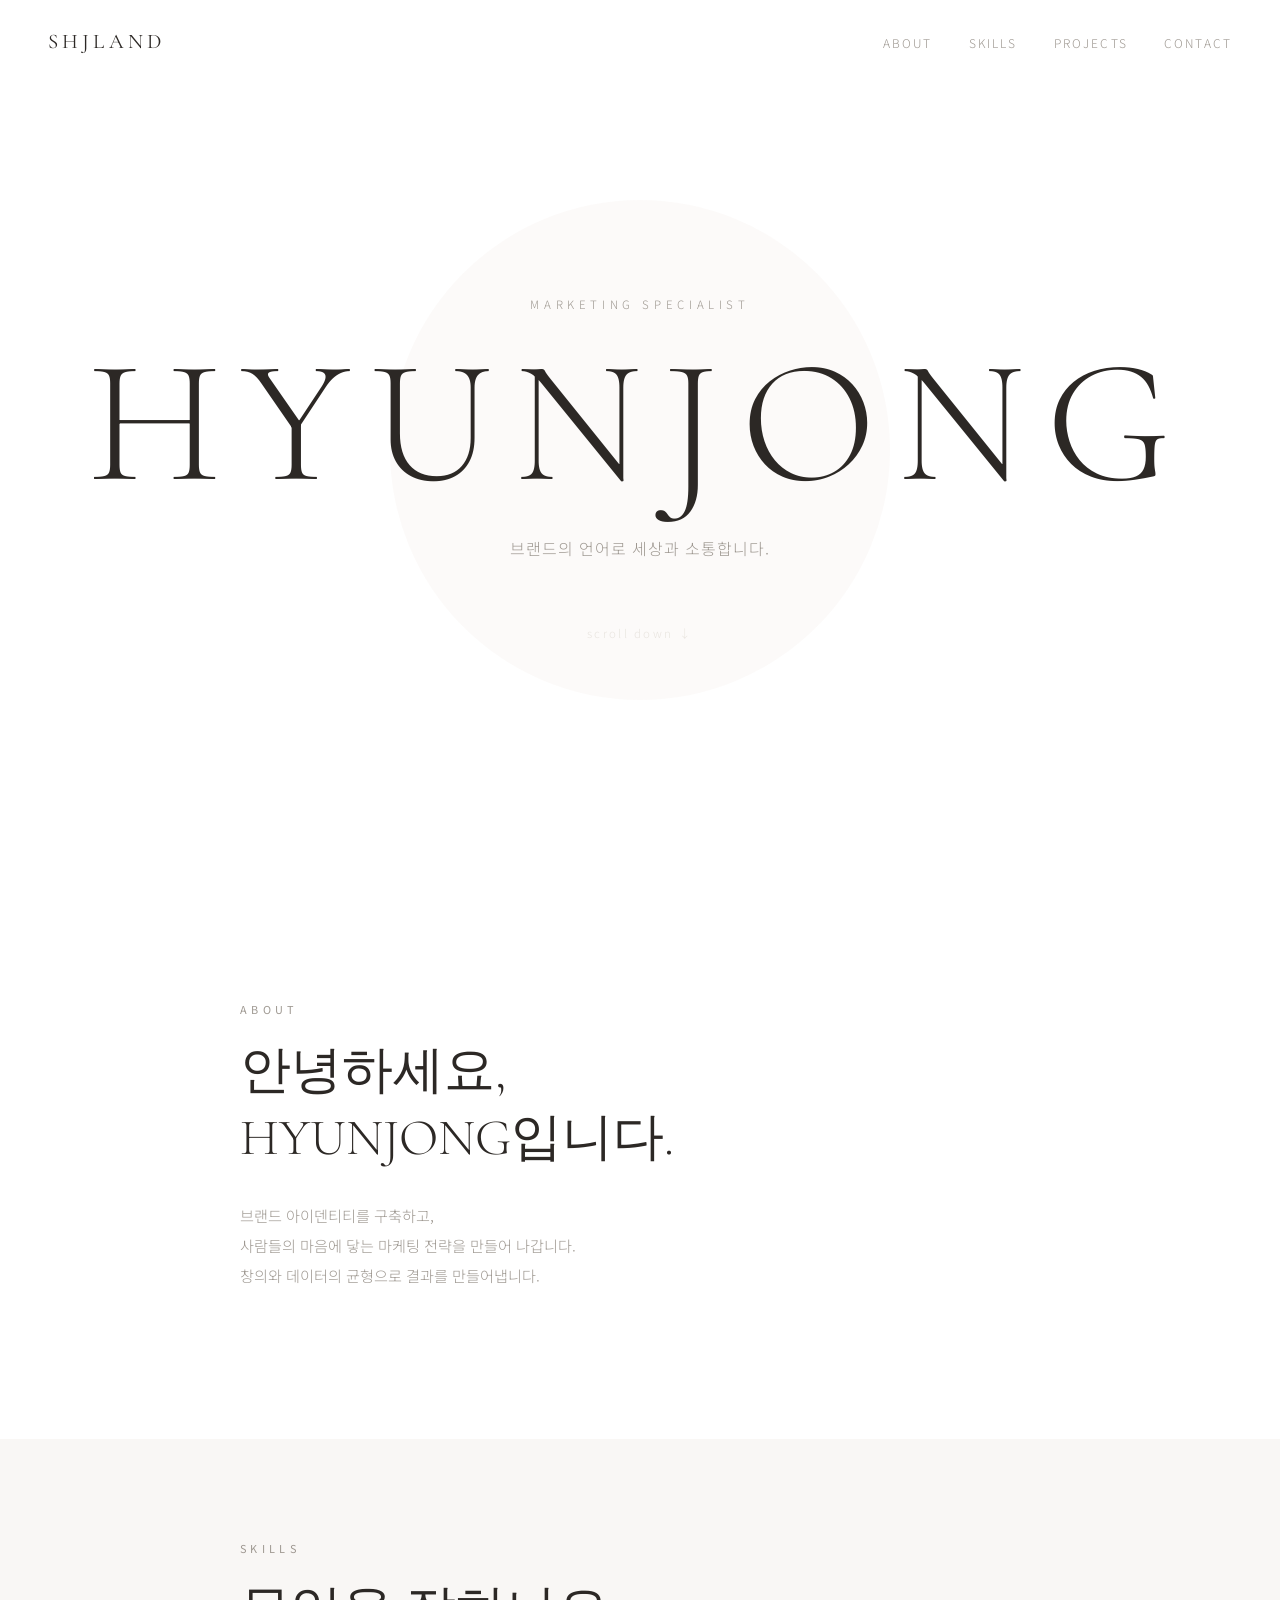
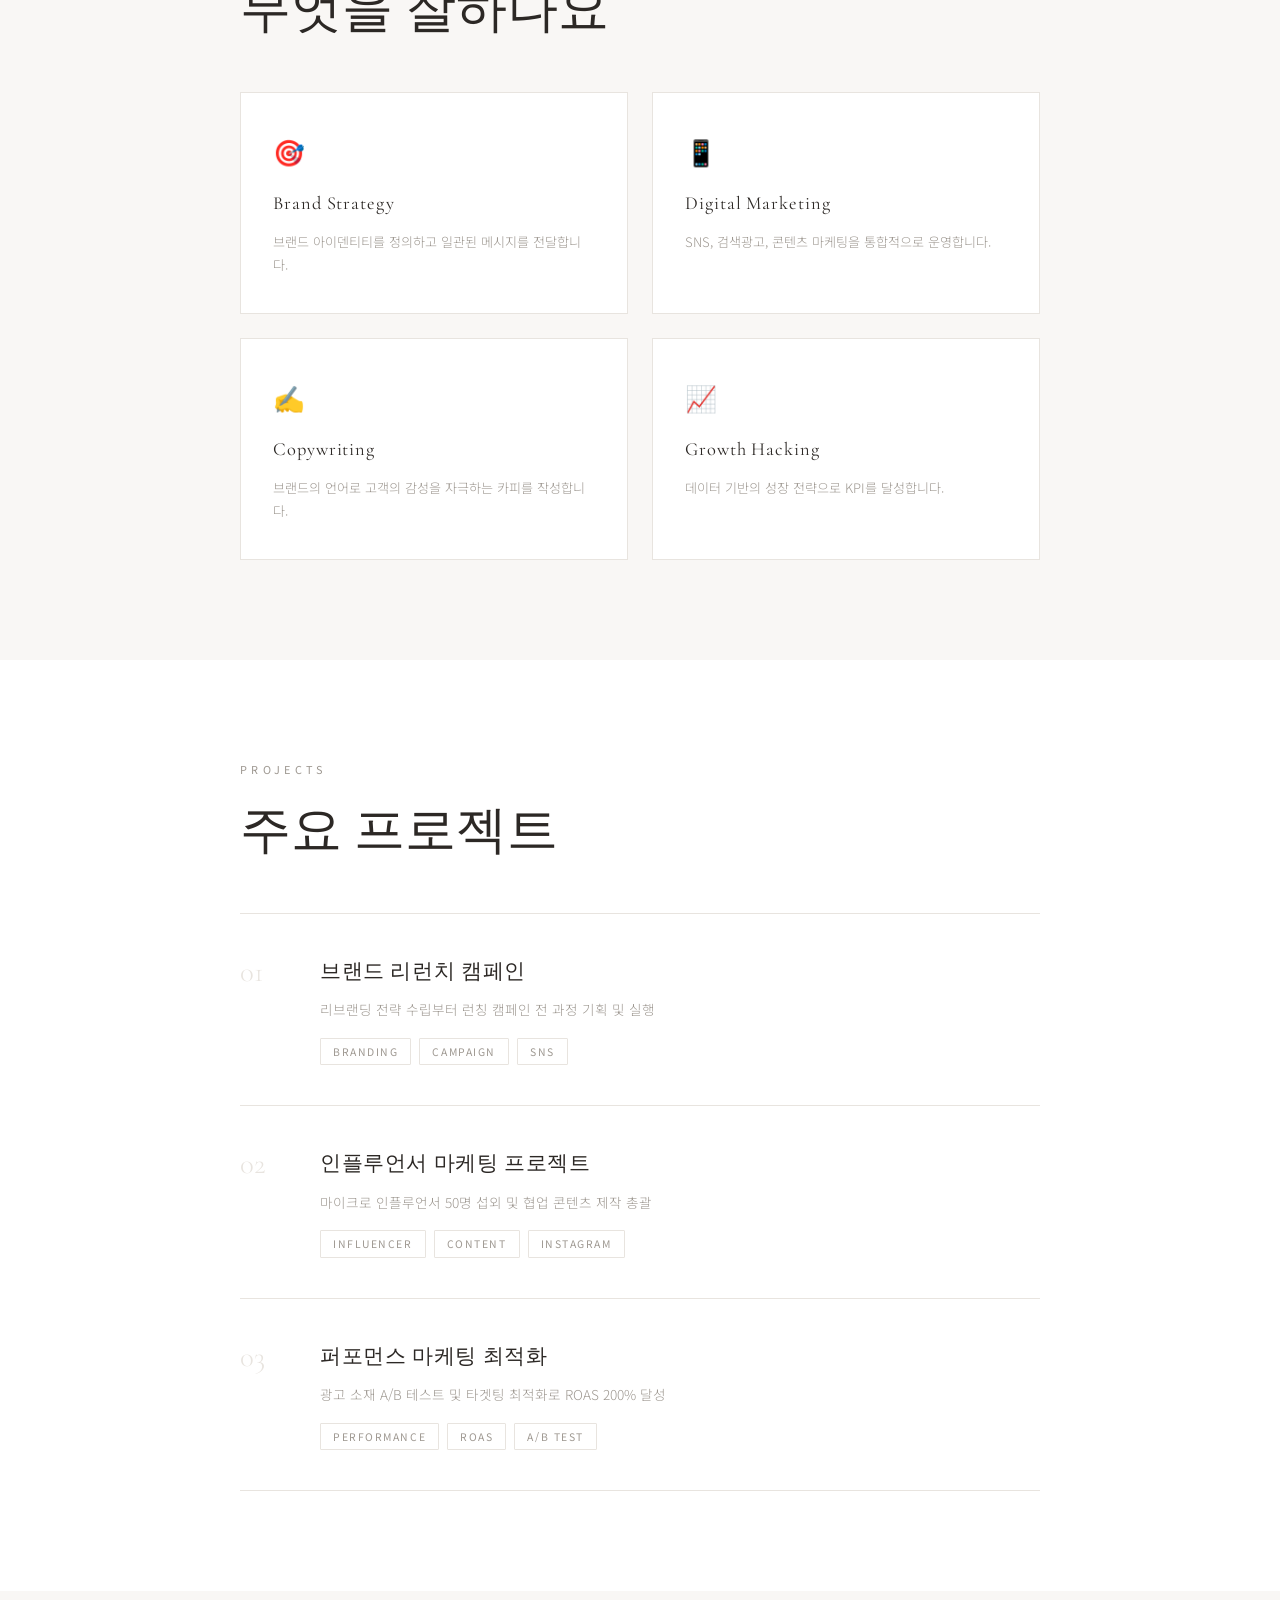
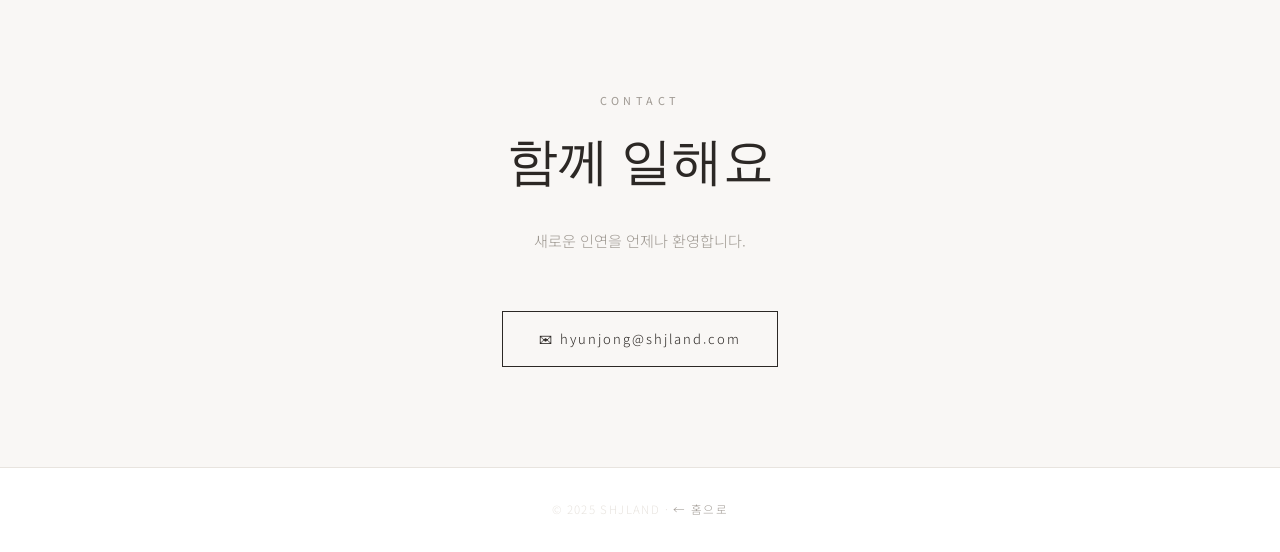
==== hyunjong.html @ 172f8a53 "Add files via upload" ====
<!DOCTYPE html>
<html lang="ko">
<head>
  <meta charset="UTF-8"/>
  <meta name="viewport" content="width=device-width, initial-scale=1.0"/>
  <title>HYUNJONG — Marketing</title>
  <link rel="stylesheet" href="style.css"/>
  <link href="https://fonts.googleapis.com/css2?family=Cormorant+Garamond:wght@300;400;500&family=Noto+Sans+KR:wght@300;400&display=swap" rel="stylesheet"/>
</head>
<body class="portfolio-page">

  <!-- NAV -->
  <nav class="nav">
    <a href="index.html" class="nav-logo">SHJLAND</a>
    <ul class="nav-links">
      <li><a href="#about">About</a></li>
      <li><a href="#skills">Skills</a></li>
      <li><a href="#projects">Projects</a></li>
      <li><a href="#contact">Contact</a></li>
    </ul>
    <button class="nav-toggle" id="navToggle">☰</button>
  </nav>

  <!-- HERO -->
  <section class="hero" id="hero">
    <div class="hero-content">
      <p class="hero-sub fade-up">Marketing Specialist</p>
      <h1 class="hero-name fade-up delay-1">HYUNJONG</h1>
      <p class="hero-tagline fade-up delay-2">브랜드의 언어로 세상과 소통합니다.</p>
      <a href="#about" class="hero-scroll fade-up delay-3">scroll down ↓</a>
    </div>
    <div class="hero-deco"></div>
  </section>

  <!-- ABOUT -->
  <section class="section" id="about">
    <div class="section-inner">
      <p class="section-label">About</p>
      <h2 class="section-title">안녕하세요,<br/>HYUNJONG입니다.</h2>
      <p class="section-text">
        브랜드 아이덴티티를 구축하고,<br/>
        사람들의 마음에 닿는 마케팅 전략을 만들어 나갑니다.<br/>
        창의와 데이터의 균형으로 결과를 만들어냅니다.
      </p>
    </div>
  </section>

  <!-- SKILLS -->
  <section class="section bg-soft" id="skills">
    <div class="section-inner">
      <p class="section-label">Skills</p>
      <h2 class="section-title">무엇을 잘하나요</h2>
      <div class="skills-grid">
        <div class="skill-card">
          <span class="skill-icon">🎯</span>
          <h3>Brand Strategy</h3>
          <p>브랜드 아이덴티티를 정의하고 일관된 메시지를 전달합니다.</p>
        </div>
        <div class="skill-card">
          <span class="skill-icon">📱</span>
          <h3>Digital Marketing</h3>
          <p>SNS, 검색광고, 콘텐츠 마케팅을 통합적으로 운영합니다.</p>
        </div>
        <div class="skill-card">
          <span class="skill-icon">✍️</span>
          <h3>Copywriting</h3>
          <p>브랜드의 언어로 고객의 감성을 자극하는 카피를 작성합니다.</p>
        </div>
        <div class="skill-card">
          <span class="skill-icon">📈</span>
          <h3>Growth Hacking</h3>
          <p>데이터 기반의 성장 전략으로 KPI를 달성합니다.</p>
        </div>
      </div>
    </div>
  </section>

  <!-- PROJECTS -->
  <section class="section" id="projects">
    <div class="section-inner">
      <p class="section-label">Projects</p>
      <h2 class="section-title">주요 프로젝트</h2>
      <div class="project-list">
        <div class="project-item">
          <span class="project-num">01</span>
          <div class="project-info">
            <h3>브랜드 리런치 캠페인</h3>
            <p>리브랜딩 전략 수립부터 런칭 캠페인 전 과정 기획 및 실행</p>
            <div class="project-tags">
              <span>Branding</span><span>Campaign</span><span>SNS</span>
            </div>
          </div>
        </div>
        <div class="project-item">
          <span class="project-num">02</span>
          <div class="project-info">
            <h3>인플루언서 마케팅 프로젝트</h3>
            <p>마이크로 인플루언서 50명 섭외 및 협업 콘텐츠 제작 총괄</p>
            <div class="project-tags">
              <span>Influencer</span><span>Content</span><span>Instagram</span>
            </div>
          </div>
        </div>
        <div class="project-item">
          <span class="project-num">03</span>
          <div class="project-info">
            <h3>퍼포먼스 마케팅 최적화</h3>
            <p>광고 소재 A/B 테스트 및 타겟팅 최적화로 ROAS 200% 달성</p>
            <div class="project-tags">
              <span>Performance</span><span>ROAS</span><span>A/B Test</span>
            </div>
          </div>
        </div>
      </div>
    </div>
  </section>

  <!-- CONTACT -->
  <section class="section bg-soft" id="contact">
    <div class="section-inner center">
      <p class="section-label">Contact</p>
      <h2 class="section-title">함께 일해요</h2>
      <p class="section-text">새로운 인연을 언제나 환영합니다.</p>
      <a href="mailto:hyunjong@shjland.com" class="btn-contact">✉ hyunjong@shjland.com</a>
    </div>
  </section>

  <footer class="footer">
    <p>© 2025 SHJLAND · <a href="index.html">← 홈으로</a></p>
  </footer>

  <script src="script.js"></script>
</body>
</html>
---- style.css ----
/* ============================
   RESET & BASE
============================ */
*, *::before, *::after { box-sizing: border-box; margin: 0; padding: 0; }

:root {
  --white: #ffffff;
  --soft: #f9f7f5;
  --cream: #f3efe9;
  --gray-light: #e8e4df;
  --gray: #9e9891;
  --dark: #2c2825;
  --accent-s: #c9a99a;   /* SEHEE — 로즈 베이지 */
  --accent-h: #9aacb8;   /* HYUNJONG — 스틸 블루 */
  --font-serif: 'Cormorant Garamond', serif;
  --font-sans: 'Noto Sans KR', sans-serif;
  --transition: 0.4s cubic-bezier(0.25, 0.46, 0.45, 0.94);
}

html { scroll-behavior: smooth; }

body {
  font-family: var(--font-sans);
  background: var(--white);
  color: var(--dark);
  line-height: 1.7;
  overflow-x: hidden;
}

a { text-decoration: none; color: inherit; }

/* ============================
   LANDING PAGE
============================ */
.landing-page {
  min-height: 100vh;
  display: flex;
  align-items: center;
  justify-content: center;
  background: var(--white);
}

.landing-wrapper {
  width: 100%;
  min-height: 100vh;
  display: flex;
  flex-direction: column;
  align-items: center;
  justify-content: center;
  padding: 60px 24px;
  gap: 60px;
}

.landing-header { text-align: center; }

.landing-sub {
  font-family: var(--font-sans);
  font-size: 0.75rem;
  font-weight: 300;
  letter-spacing: 0.3em;
  color: var(--gray);
  text-transform: uppercase;
  margin-bottom: 12px;
}

.landing-title {
  font-family: var(--font-serif);
  font-size: clamp(3.5rem, 10vw, 7rem);
  font-weight: 300;
  letter-spacing: 0.15em;
  color: var(--dark);
  line-height: 1;
}

.landing-title span { color: var(--accent-s); }

.landing-desc {
  margin-top: 16px;
  font-size: 0.85rem;
  font-weight: 300;
  color: var(--gray);
  letter-spacing: 0.1em;
}

/* CARDS */
.card-container {
  display: flex;
  gap: 32px;
  width: 100%;
  max-width: 860px;
  justify-content: center;
  flex-wrap: wrap;
}

.card {
  position: relative;
  width: 380px;
  height: 480px;
  border-radius: 2px;
  overflow: hidden;
  display: flex;
  align-items: flex-end;
  cursor: pointer;
  transition: transform var(--transition), box-shadow var(--transition);
  background: var(--cream);
}

.card:hover {
  transform: translateY(-8px);
  box-shadow: 0 24px 60px rgba(44,40,37,0.12);
}

.card-bg {
  position: absolute;
  inset: 0;
  background-size: cover;
  background-position: center;
  opacity: 0;
  transition: opacity var(--transition);
}

.card:hover .card-bg { opacity: 0.08; }

#card-sehee { border-top: 3px solid var(--accent-s); }
#card-sehee .card-bg { background-color: var(--accent-s); }

#card-hyunjong { border-top: 3px solid var(--accent-h); }
#card-hyunjong .card-bg { background-color: var(--accent-h); }

.card-inner {
  position: relative;
  z-index: 1;
  padding: 48px 40px;
  width: 100%;
}

.card-tag {
  font-size: 0.65rem;
  font-weight: 400;
  letter-spacing: 0.35em;
  text-transform: uppercase;
  color: var(--gray);
  margin-bottom: 16px;
}

#card-sehee .card-tag { color: var(--accent-s); }
#card-hyunjong .card-tag { color: var(--accent-h); }

.card-name {
  font-family: var(--font-serif);
  font-size: 3rem;
  font-weight: 400;
  letter-spacing: 0.1em;
  color: var(--dark);
  line-height: 1;
  margin-bottom: 8px;
}

.card-role {
  font-size: 0.75rem;
  font-weight: 300;
  color: var(--gray);
  letter-spacing: 0.08em;
  margin-bottom: 24px;
}

.card-desc {
  font-size: 0.9rem;
  font-weight: 300;
  color: var(--dark);
  line-height: 1.8;
  margin-bottom: 32px;
}

.card-enter {
  font-size: 0.75rem;
  font-weight: 400;
  letter-spacing: 0.15em;
  color: var(--gray);
  transition: color var(--transition), letter-spacing var(--transition);
}

.card:hover .card-enter {
  letter-spacing: 0.25em;
  color: var(--dark);
}

.landing-footer {
  font-size: 0.72rem;
  color: var(--gray-light);
  letter-spacing: 0.12em;
}

/* ============================
   NAV
============================ */
.nav {
  position: fixed;
  top: 0; left: 0; right: 0;
  z-index: 100;
  display: flex;
  align-items: center;
  justify-content: space-between;
  padding: 24px 48px;
  background: rgba(255,255,255,0.92);
  backdrop-filter: blur(12px);
  border-bottom: 1px solid transparent;
  transition: border-color 0.3s, padding 0.3s;
}

.nav.scrolled {
  border-color: var(--gray-light);
  padding: 16px 48px;
}

.nav-logo {
  font-family: var(--font-serif);
  font-size: 1.3rem;
  font-weight: 400;
  letter-spacing: 0.2em;
  color: var(--dark);
}

.nav-links {
  display: flex;
  gap: 36px;
  list-style: none;
}

.nav-links a {
  font-size: 0.75rem;
  font-weight: 300;
  letter-spacing: 0.18em;
  text-transform: uppercase;
  color: var(--gray);
  transition: color var(--transition);
}

.nav-links a:hover { color: var(--dark); }

.nav-toggle {
  display: none;
  background: none;
  border: none;
  font-size: 1.3rem;
  cursor: pointer;
  color: var(--dark);
}

/* ============================
   HERO
============================ */
.hero {
  min-height: 100vh;
  display: flex;
  align-items: center;
  justify-content: center;
  padding: 120px 48px 80px;
  position: relative;
  overflow: hidden;
}

.hero-content { text-align: center; position: relative; z-index: 1; }

.hero-sub {
  font-size: 0.72rem;
  font-weight: 300;
  letter-spacing: 0.4em;
  text-transform: uppercase;
  color: var(--gray);
  margin-bottom: 20px;
}

.hero-name {
  font-family: var(--font-serif);
  font-size: clamp(5rem, 14vw, 11rem);
  font-weight: 300;
  letter-spacing: 0.12em;
  color: var(--dark);
  line-height: 1;
  margin-bottom: 24px;
}

.hero-tagline {
  font-size: 1rem;
  font-weight: 300;
  color: var(--gray);
  letter-spacing: 0.06em;
  margin-bottom: 56px;
}

.hero-scroll {
  font-size: 0.72rem;
  font-weight: 300;
  letter-spacing: 0.2em;
  color: var(--gray-light);
  transition: color var(--transition);
}

.hero-scroll:hover { color: var(--gray); }

.hero-deco {
  position: absolute;
  width: 500px;
  height: 500px;
  border-radius: 50%;
  opacity: 0.06;
  top: 50%;
  left: 50%;
  transform: translate(-50%, -50%);
  pointer-events: none;
}

.portfolio-page:has(#hero) .hero-deco { background: var(--accent-s); }

/* ============================
   SECTIONS
============================ */
.section {
  padding: 100px 48px;
}

.bg-soft { background: var(--soft); }

.section-inner {
  max-width: 800px;
  margin: 0 auto;
}

.section-inner.center { text-align: center; }

.section-label {
  font-size: 0.68rem;
  font-weight: 400;
  letter-spacing: 0.4em;
  text-transform: uppercase;
  color: var(--gray);
  margin-bottom: 20px;
}

.section-title {
  font-family: var(--font-serif);
  font-size: clamp(2rem, 5vw, 3.2rem);
  font-weight: 300;
  color: var(--dark);
  line-height: 1.3;
  margin-bottom: 28px;
}

.section-text {
  font-size: 0.95rem;
  font-weight: 300;
  color: var(--gray);
  line-height: 2;
  margin-bottom: 48px;
}

/* ============================
   SKILLS
============================ */
.skills-grid {
  display: grid;
  grid-template-columns: repeat(2, 1fr);
  gap: 24px;
  margin-top: 48px;
}

.skill-card {
  background: var(--white);
  padding: 36px 32px;
  border: 1px solid var(--gray-light);
  transition: border-color var(--transition), transform var(--transition);
}

.skill-card:hover {
  border-color: var(--gray);
  transform: translateY(-4px);
}

.skill-icon {
  display: block;
  font-size: 1.6rem;
  margin-bottom: 16px;
}

.skill-card h3 {
  font-family: var(--font-serif);
  font-size: 1.15rem;
  font-weight: 400;
  margin-bottom: 10px;
  color: var(--dark);
  letter-spacing: 0.05em;
}

.skill-card p {
  font-size: 0.82rem;
  font-weight: 300;
  color: var(--gray);
  line-height: 1.8;
}

/* ============================
   PROJECTS
============================ */
.project-list {
  margin-top: 48px;
  display: flex;
  flex-direction: column;
  gap: 0;
}

.project-item {
  display: flex;
  align-items: flex-start;
  gap: 32px;
  padding: 40px 0;
  border-bottom: 1px solid var(--gray-light);
  transition: background var(--transition);
}

.project-item:first-child { border-top: 1px solid var(--gray-light); }

.project-num {
  font-family: var(--font-serif);
  font-size: 1.8rem;
  font-weight: 300;
  color: var(--gray-light);
  min-width: 48px;
  line-height: 1;
  padding-top: 4px;
}

.project-info h3 {
  font-family: var(--font-serif);
  font-size: 1.3rem;
  font-weight: 400;
  color: var(--dark);
  margin-bottom: 8px;
  letter-spacing: 0.03em;
}

.project-info p {
  font-size: 0.85rem;
  font-weight: 300;
  color: var(--gray);
  line-height: 1.8;
  margin-bottom: 16px;
}

.project-tags {
  display: flex;
  gap: 8px;
  flex-wrap: wrap;
}

.project-tags span {
  font-size: 0.65rem;
  font-weight: 400;
  letter-spacing: 0.15em;
  text-transform: uppercase;
  color: var(--gray);
  border: 1px solid var(--gray-light);
  padding: 4px 12px;
  border-radius: 1px;
}

/* ============================
   CONTACT
============================ */
.btn-contact {
  display: inline-block;
  margin-top: 8px;
  font-size: 0.82rem;
  font-weight: 300;
  letter-spacing: 0.15em;
  color: var(--dark);
  border: 1px solid var(--dark);
  padding: 16px 36px;
  transition: background var(--transition), color var(--transition);
}

.btn-contact:hover {
  background: var(--dark);
  color: var(--white);
}

/* ============================
   FOOTER
============================ */
.footer {
  padding: 32px 48px;
  text-align: center;
  font-size: 0.72rem;
  font-weight: 300;
  color: var(--gray-light);
  letter-spacing: 0.12em;
  border-top: 1px solid var(--gray-light);
}

.footer a {
  color: var(--gray);
  transition: color var(--transition);
}
.footer a:hover { color: var(--dark); }

/* ============================
   ANIMATIONS
============================ */
.fade-up {
  opacity: 0;
  transform: translateY(30px);
  animation: fadeUp 0.9s var(--transition) forwards;
}

.delay-1 { animation-delay: 0.15s; }
.delay-2 { animation-delay: 0.3s; }
.delay-3 { animation-delay: 0.45s; }

@keyframes fadeUp {
  to { opacity: 1; transform: translateY(0); }
}

.reveal {
  opacity: 0;
  transform: translateY(40px);
  transition: opacity 0.8s var(--transition), transform 0.8s var(--transition);
}

.reveal.visible {
  opacity: 1;
  transform: translateY(0);
}

/* ============================
   RESPONSIVE
============================ */
@media (max-width: 768px) {
  .nav { padding: 20px 24px; }
  .nav.scrolled { padding: 14px 24px; }
  .nav-links { display: none; }
  .nav-toggle { display: block; }

  .nav-links.open {
    display: flex;
    flex-direction: column;
    position: fixed;
    inset: 0;
    background: var(--white);
    align-items: center;
    justify-content: center;
    gap: 40px;
    z-index: 99;
  }

  .nav-links.open a { font-size: 1.2rem; }

  .card-container { flex-direction: column; align-items: center; }
  .card { width: 100%; max-width: 380px; height: 400px; }
  .card-inner { padding: 40px 32px; }

  .hero { padding: 100px 24px 60px; }
  .section { padding: 72px 24px; }
  .skills-grid { grid-template-columns: 1fr; }

  .project-item { flex-direction: column; gap: 12px; }
  .project-num { font-size: 1.2rem; }
}
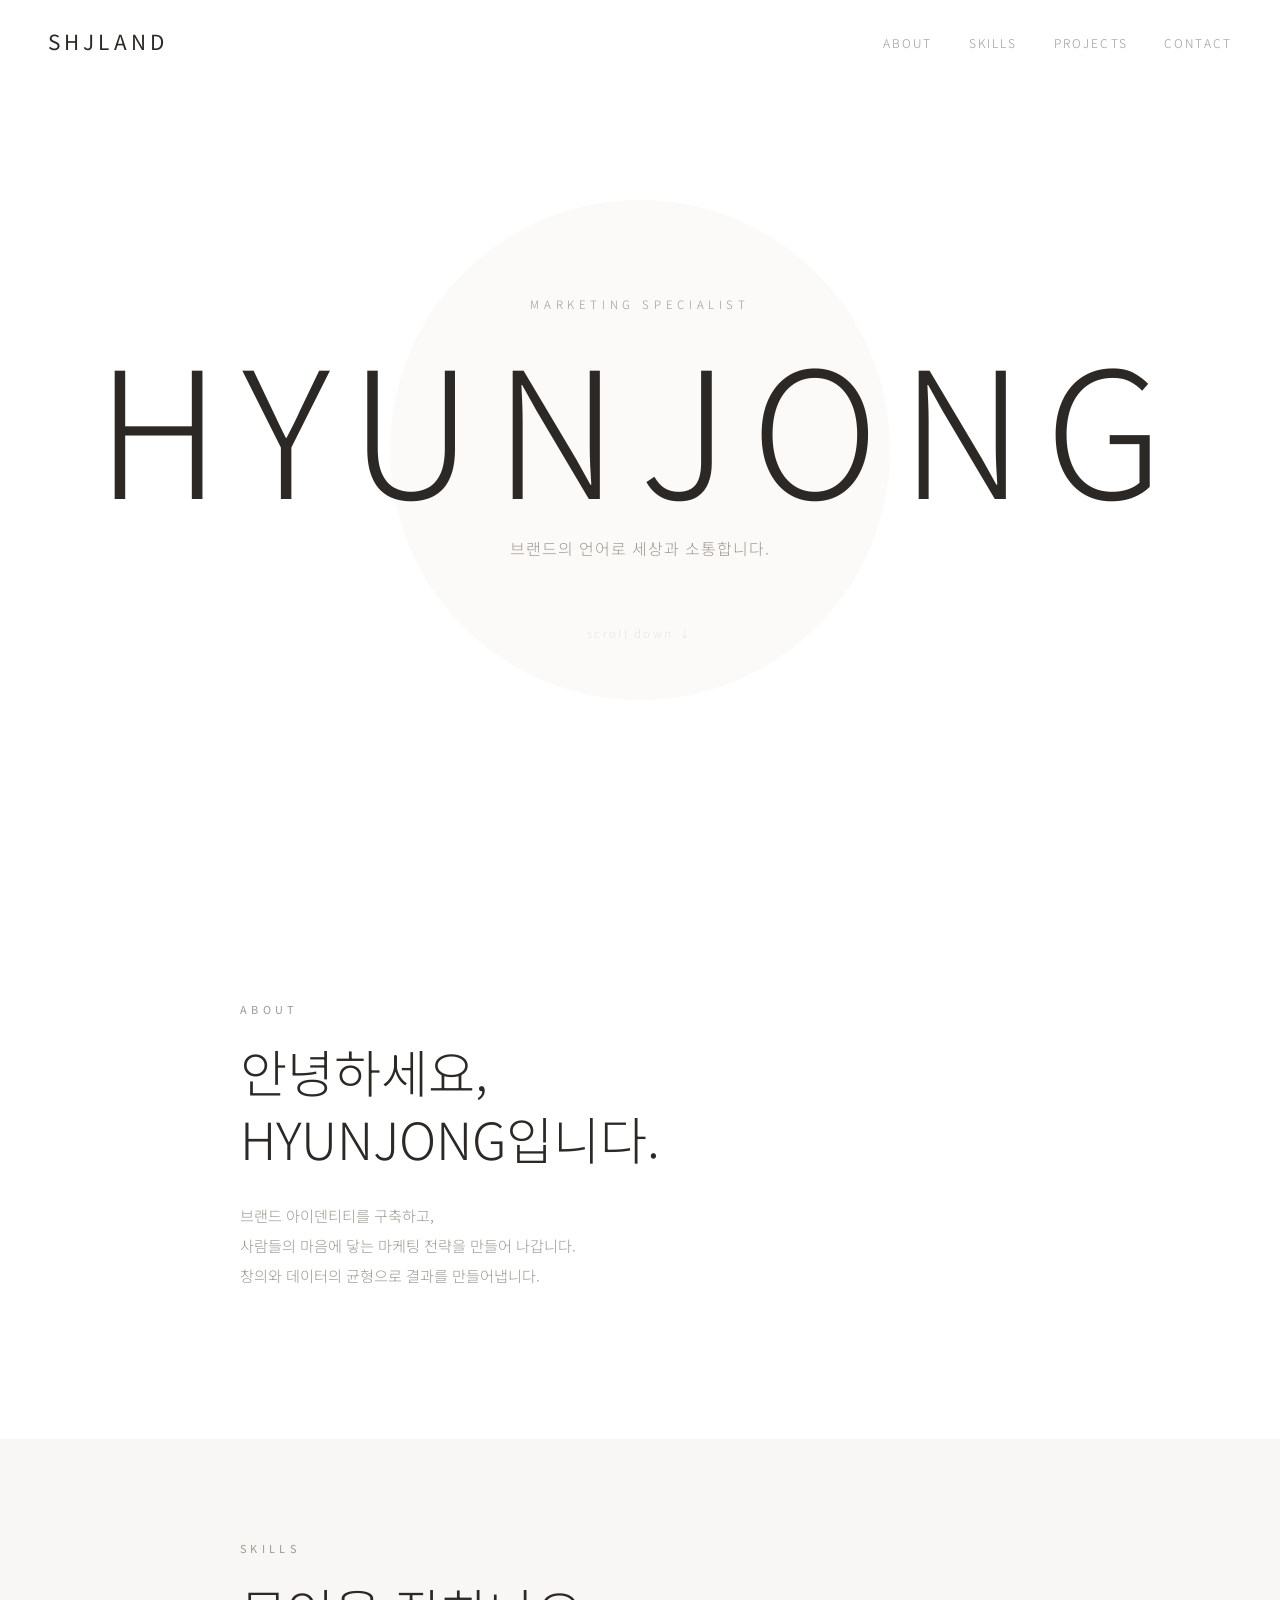
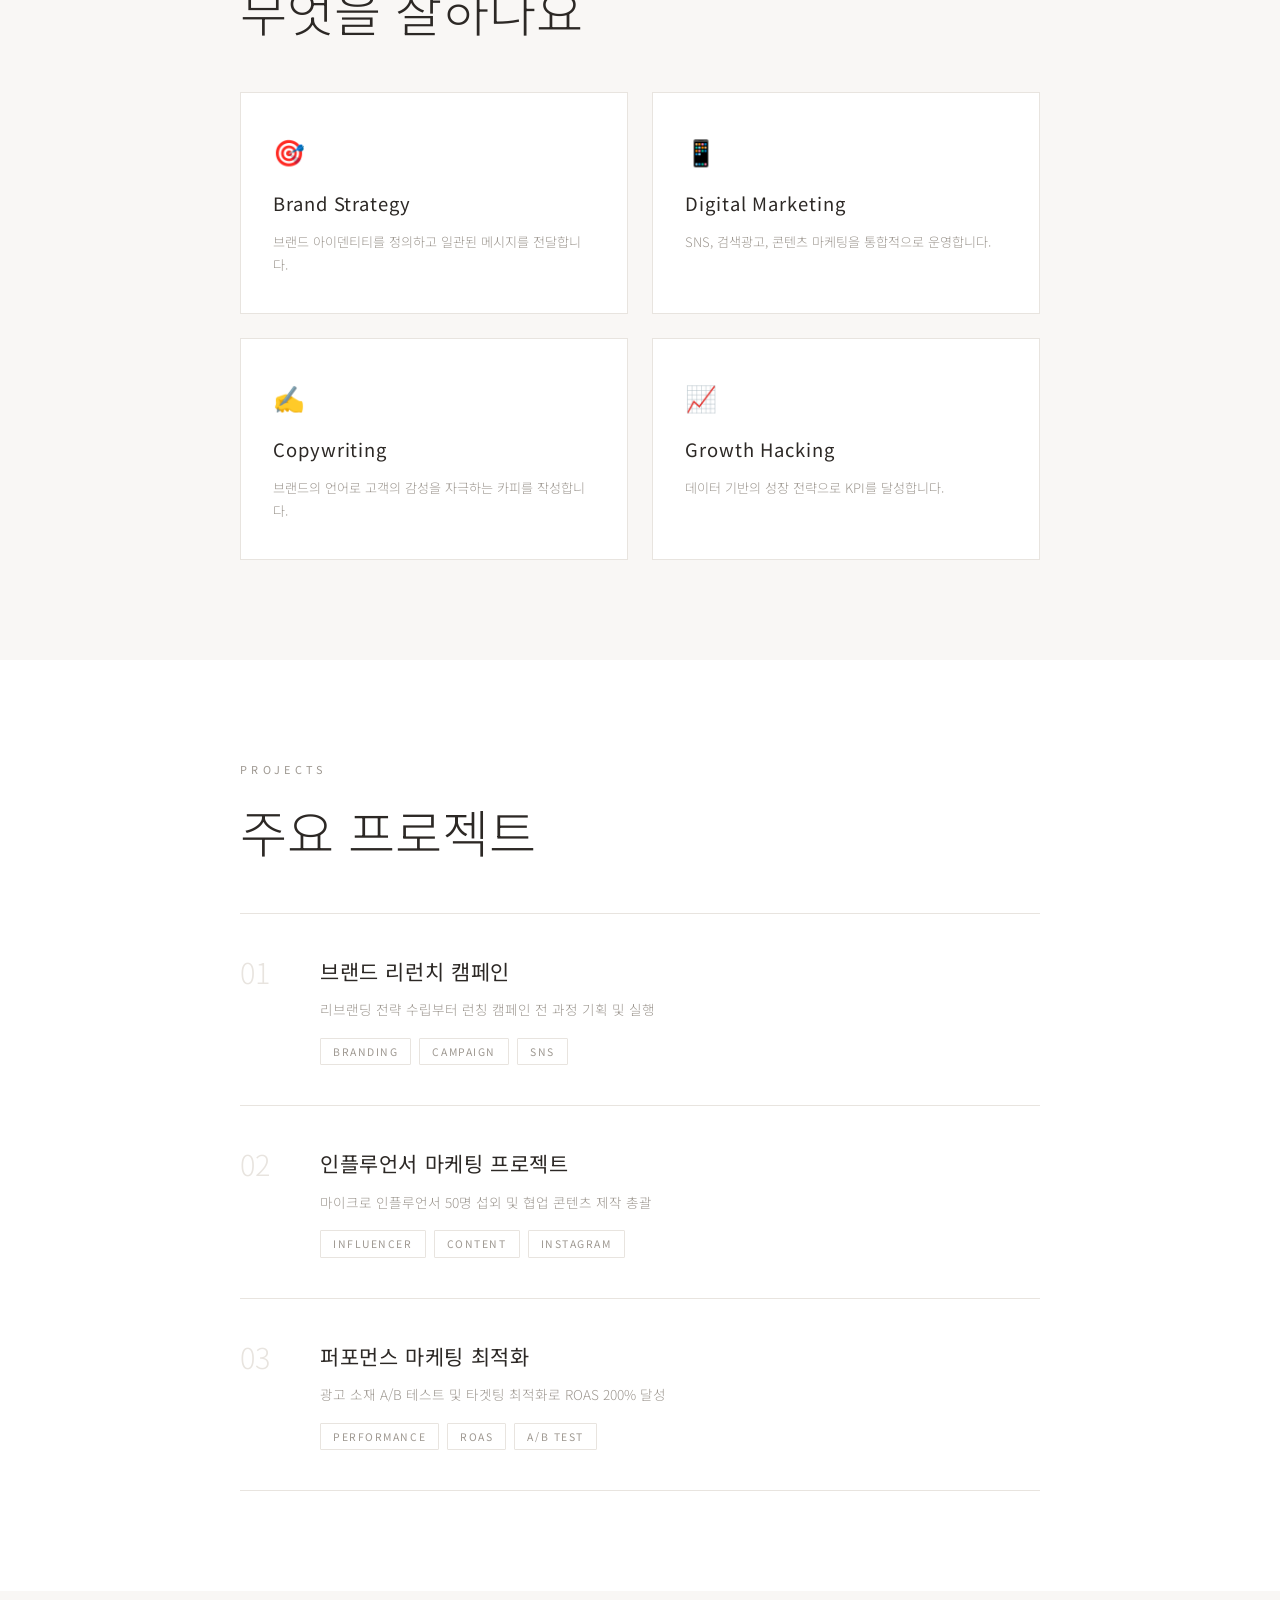
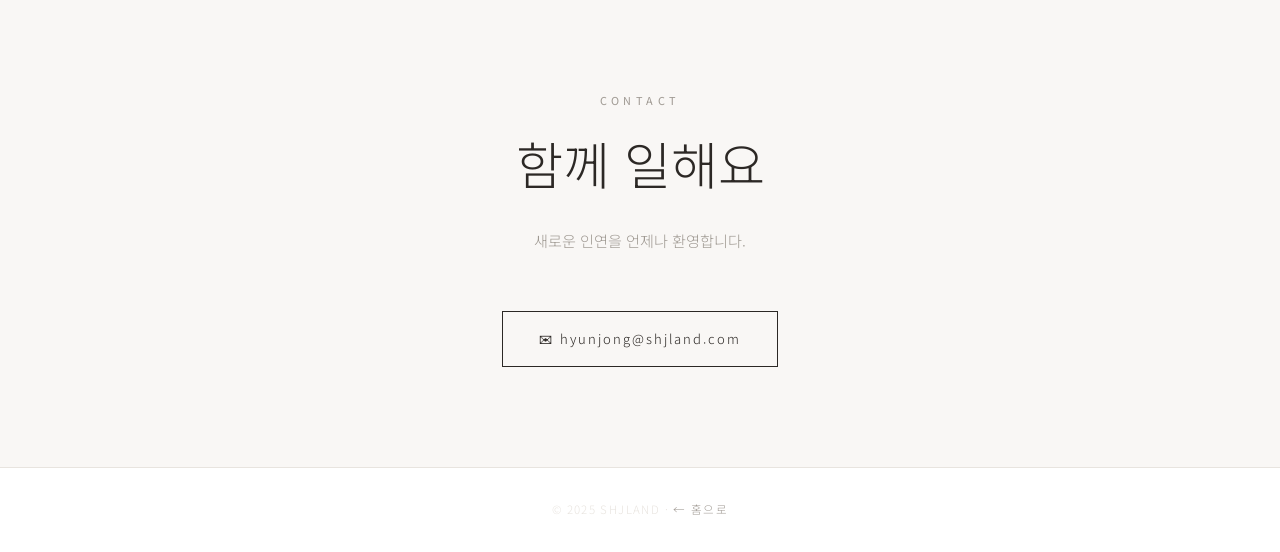
==== commit 9ca5fd97: "Update hyunjong.html" ====
--- a/hyunjong.html
+++ b/hyunjong.html
@@ -5,7 +5,7 @@
   <meta name="viewport" content="width=device-width, initial-scale=1.0"/>
   <title>HYUNJONG — Marketing</title>
   <link rel="stylesheet" href="style.css"/>
-  <link href="https://fonts.googleapis.com/css2?family=Cormorant+Garamond:wght@300;400;500&family=Noto+Sans+KR:wght@300;400&display=swap" rel="stylesheet"/>
+  <link href="https://fonts.googleapis.com/css2?family=Noto+Sans+KR:wght@300;400;500&display=swap" rel="stylesheet"/>
 </head>
 <body class="portfolio-page">
 
--- a/style.css
+++ b/style.css
@@ -12,7 +12,7 @@
   --dark: #2c2825;
   --accent-s: #c9a99a;   /* SEHEE — 로즈 베이지 */
   --accent-h: #9aacb8;   /* HYUNJONG — 스틸 블루 */
-  --font-serif: 'Cormorant Garamond', serif;
+  --font-serif: 'Noto Sans KR', sans-serif;
   --font-sans: 'Noto Sans KR', sans-serif;
   --transition: 0.4s cubic-bezier(0.25, 0.46, 0.45, 0.94);
 }
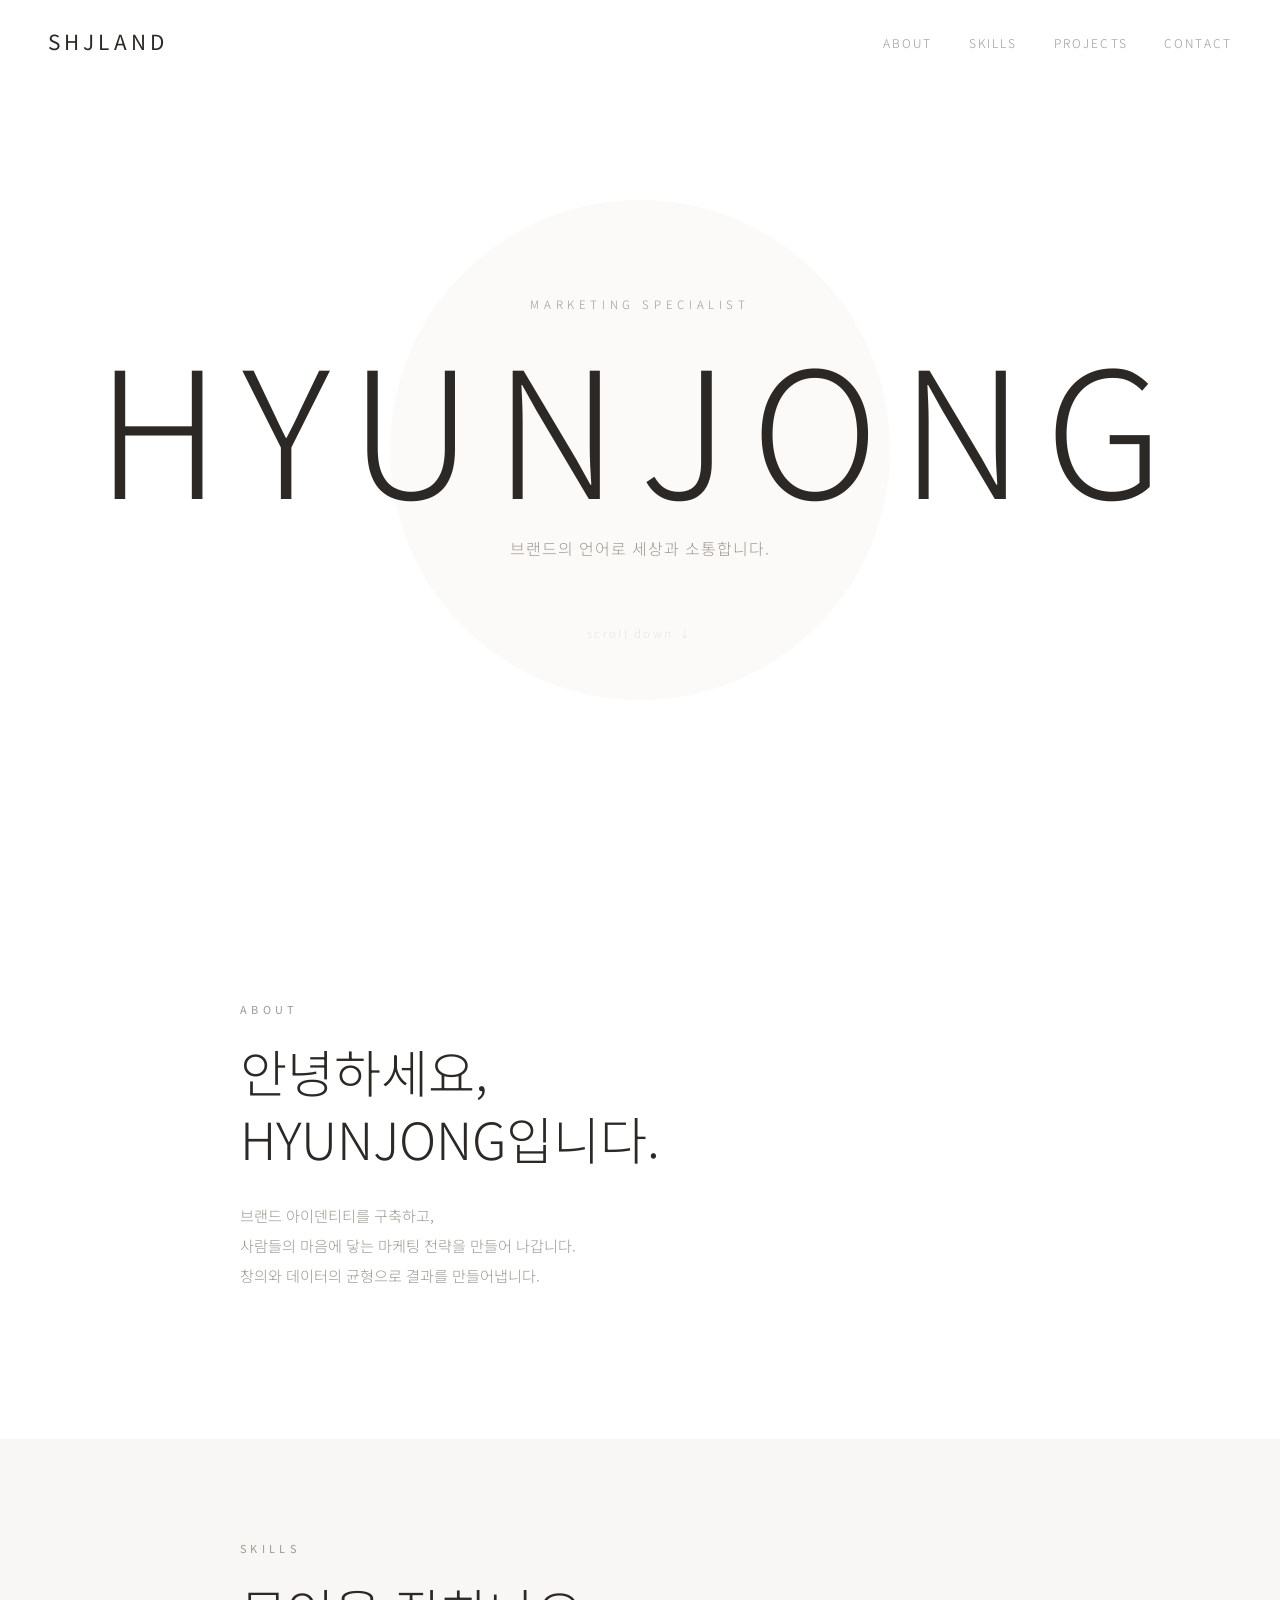
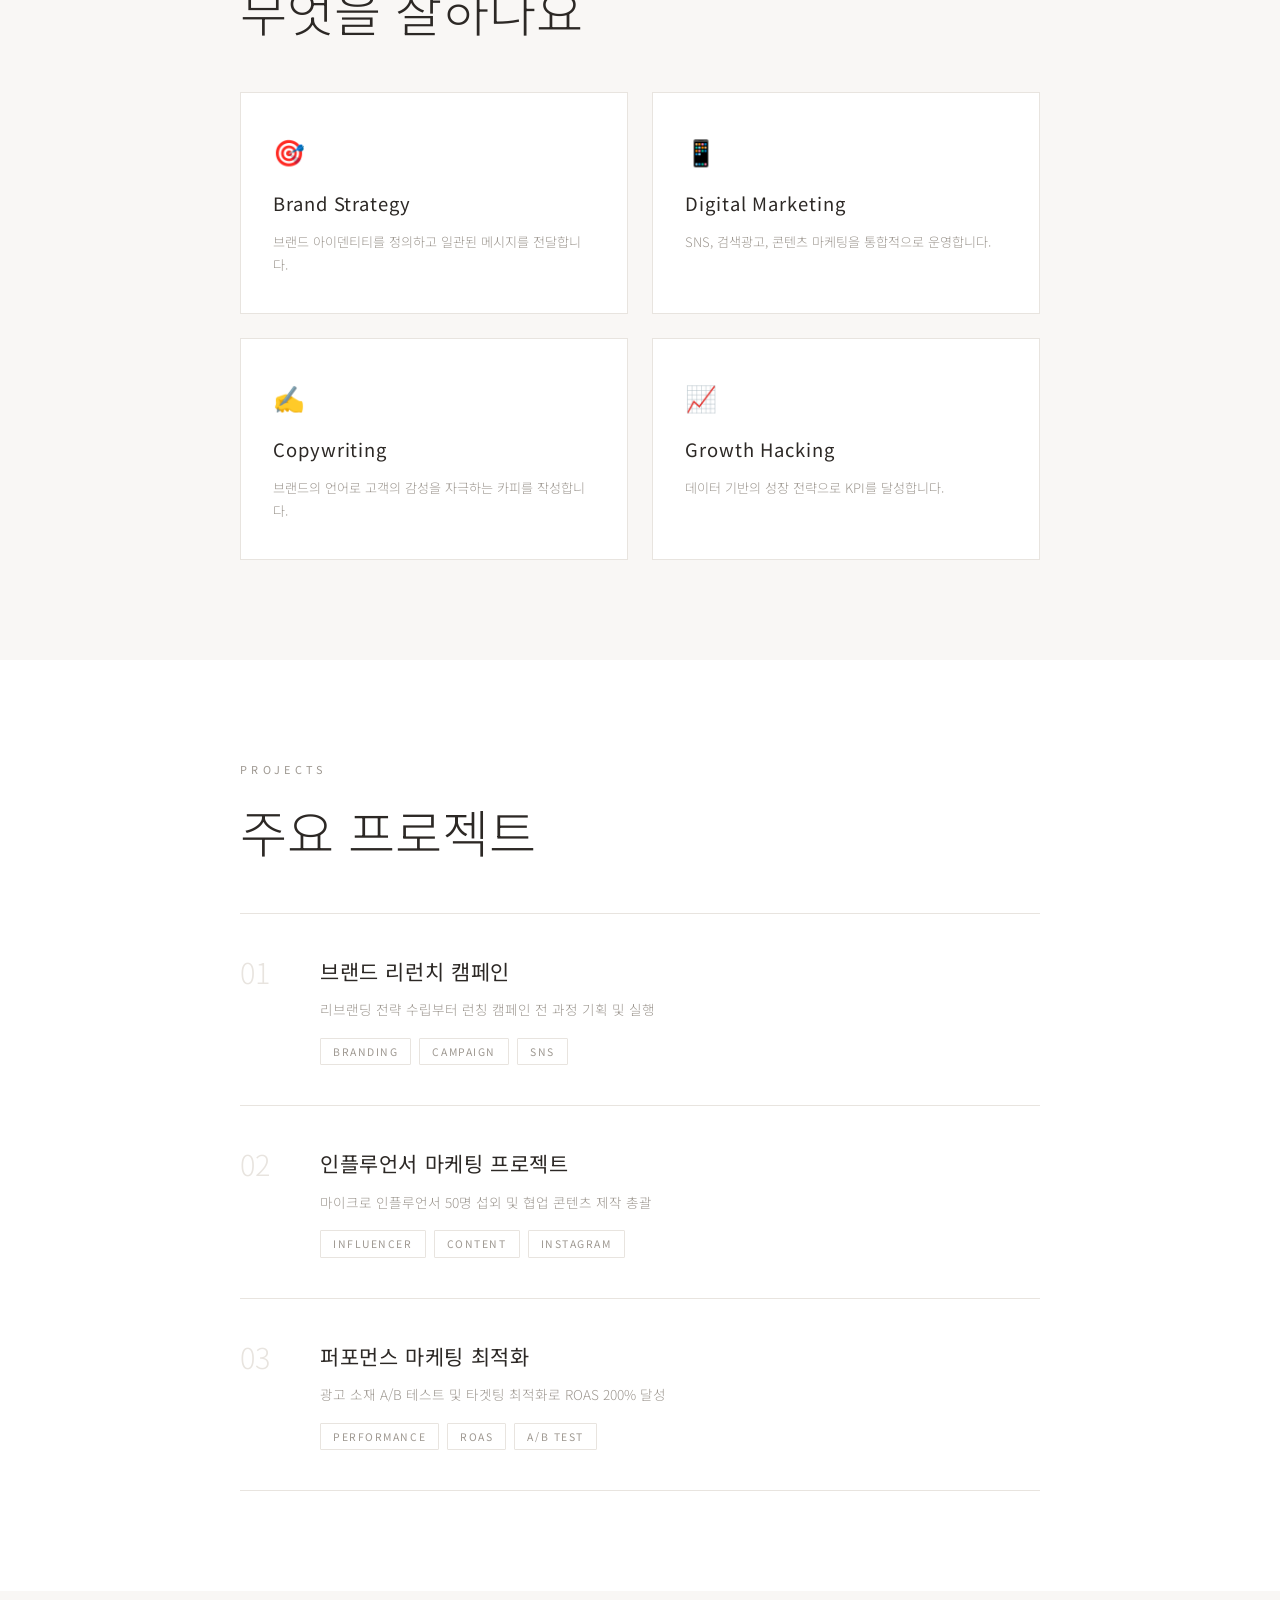
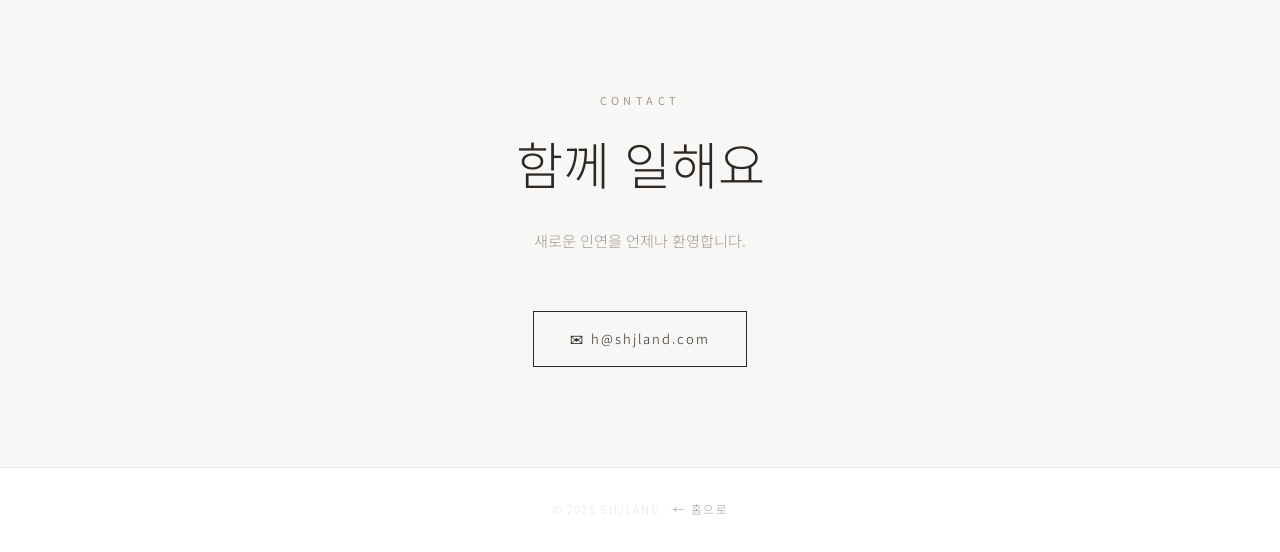
==== commit 91fafc3d: "Update hyunjong.html" ====
--- a/hyunjong.html
+++ b/hyunjong.html
@@ -121,7 +121,7 @@
       <p class="section-label">Contact</p>
       <h2 class="section-title">함께 일해요</h2>
       <p class="section-text">새로운 인연을 언제나 환영합니다.</p>
-      <a href="mailto:hyunjong@shjland.com" class="btn-contact">✉ hyunjong@shjland.com</a>
+      <a href="mailto:hyunjong@shjland.com" class="btn-contact">✉ h@shjland.com</a>
     </div>
   </section>
 
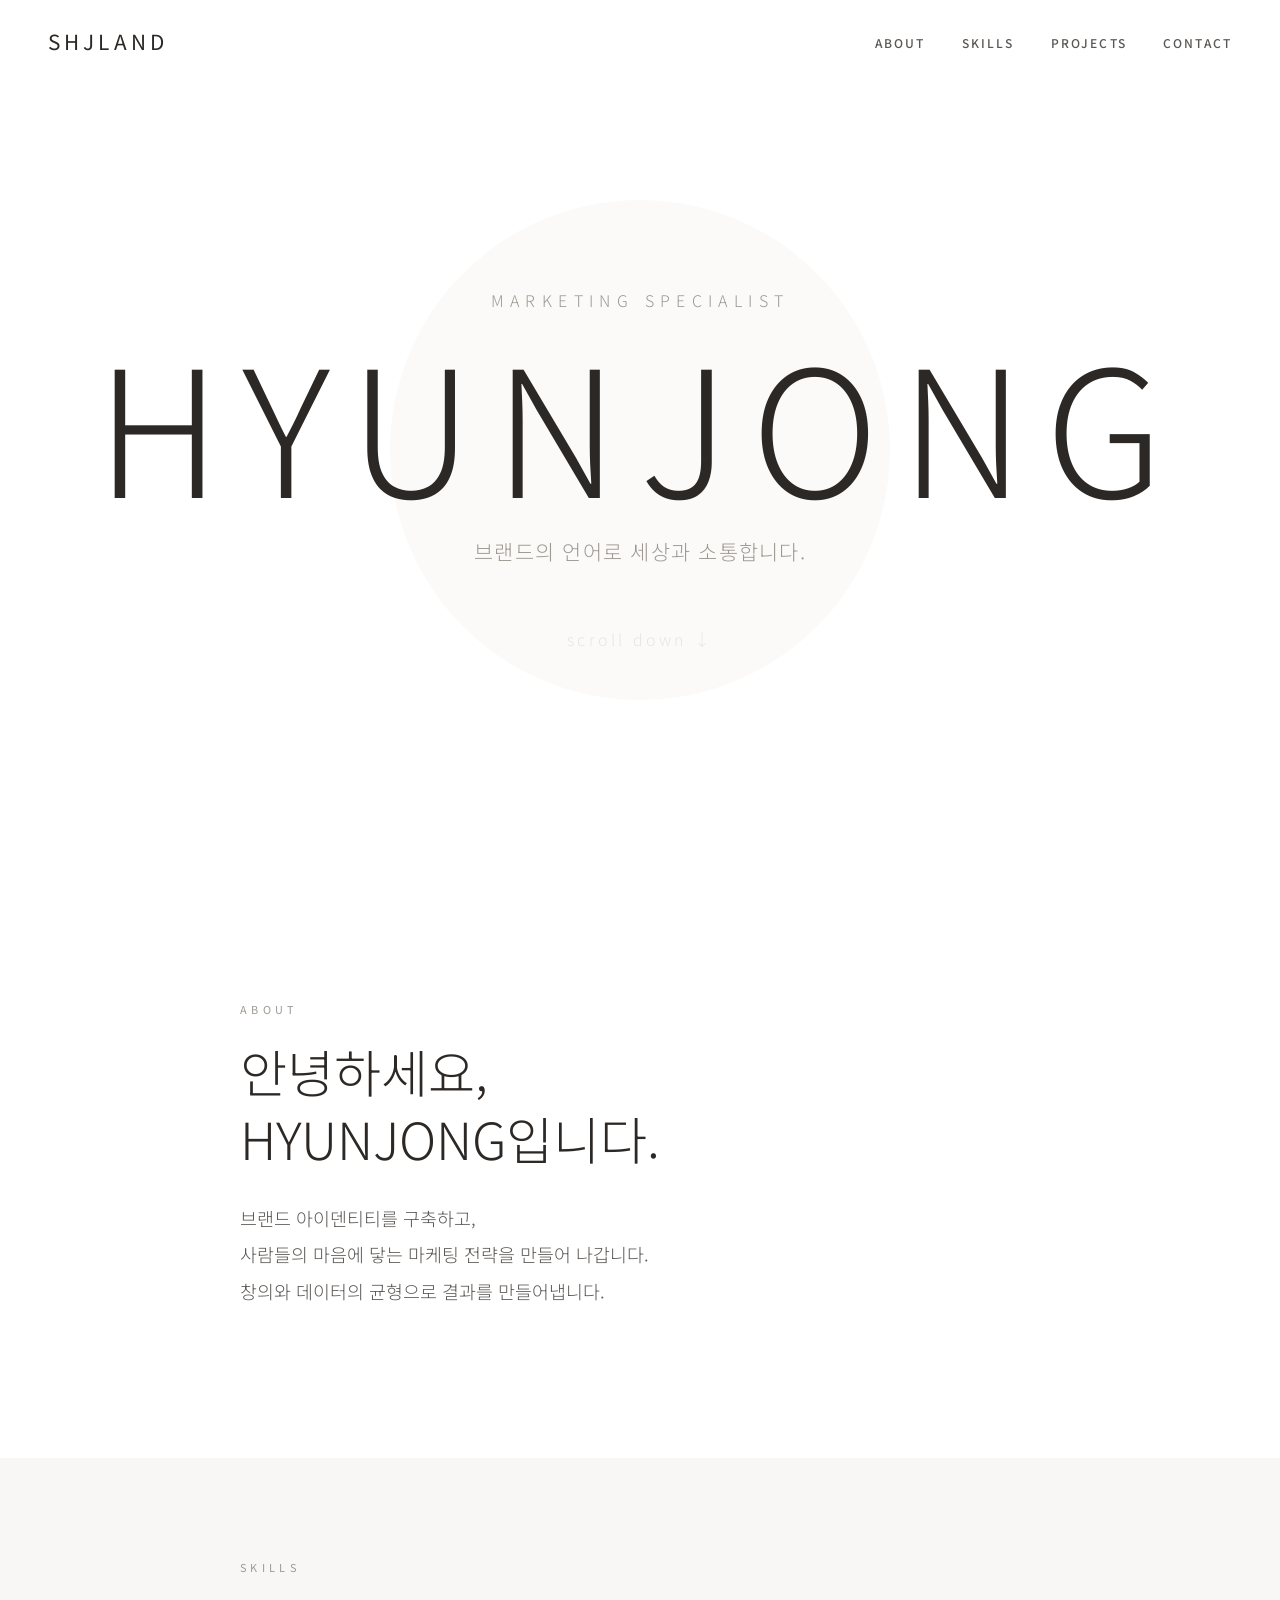
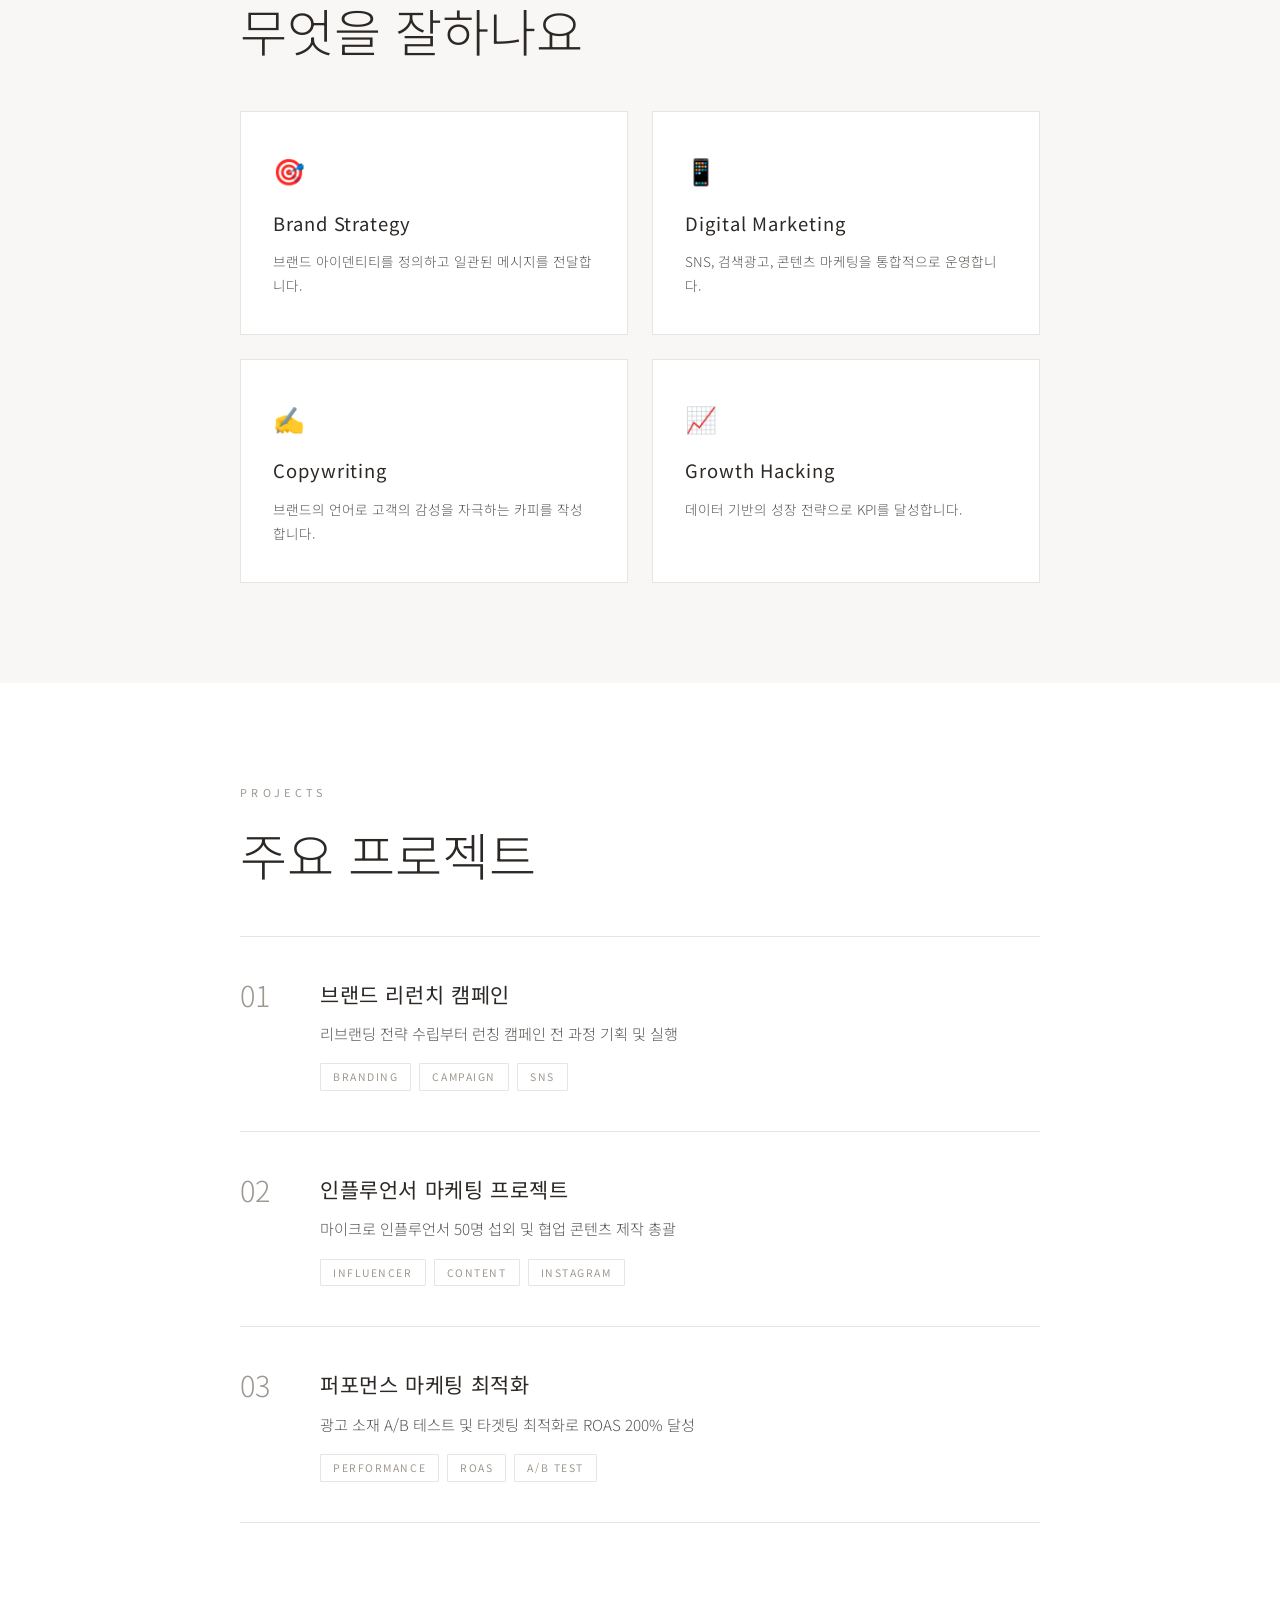
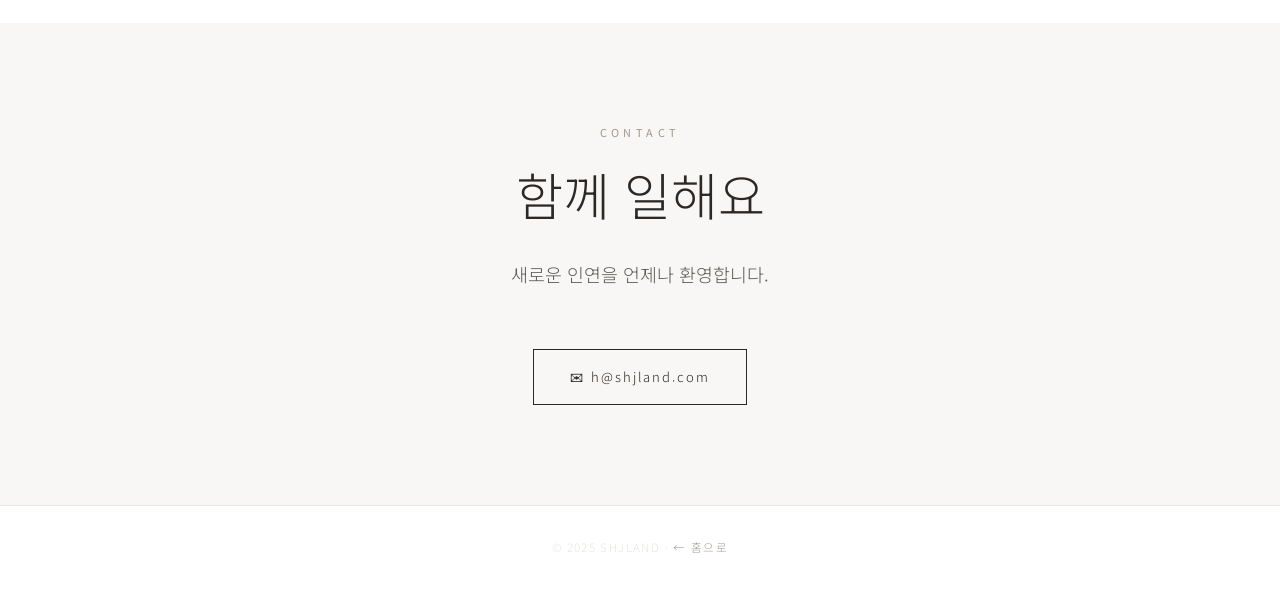
==== commit 96a1862b: "Update hyunjong.html" ====
--- a/hyunjong.html
+++ b/hyunjong.html
@@ -121,7 +121,7 @@
       <p class="section-label">Contact</p>
       <h2 class="section-title">함께 일해요</h2>
       <p class="section-text">새로운 인연을 언제나 환영합니다.</p>
-      <a href="mailto:hyunjong@shjland.com" class="btn-contact">✉ h@shjland.com</a>
+      <a href="mailto:h@shjland.com" class="btn-contact">✉ h@shjland.com</a>
     </div>
   </section>
 
--- a/style.css
+++ b/style.css
@@ -10,6 +10,7 @@
   --gray-light: #e8e4df;
   --gray: #9e9891;
   --dark: #2c2825;
+  --dark-gray: #5a5754;
   --accent-s: #c9a99a;   /* SEHEE — 로즈 베이지 */
   --accent-h: #9aacb8;   /* HYUNJONG — 스틸 블루 */
   --font-serif: 'Noto Sans KR', sans-serif;
@@ -78,7 +79,7 @@
   margin-top: 16px;
   font-size: 0.85rem;
   font-weight: 300;
-  color: var(--gray);
+  color: var(--dark-gray);
   letter-spacing: 0.1em;
 }
 
@@ -187,7 +188,7 @@
 
 .landing-footer {
   font-size: 0.72rem;
-  color: var(--gray-light);
+  color: var(--gray);
   letter-spacing: 0.12em;
 }
 
@@ -229,10 +230,10 @@
 
 .nav-links a {
   font-size: 0.75rem;
-  font-weight: 300;
+  font-weight: 500;
   letter-spacing: 0.18em;
   text-transform: uppercase;
-  color: var(--gray);
+  color: var(--dark-gray);
   transition: color var(--transition);
 }
 
@@ -263,7 +264,7 @@
 .hero-content { text-align: center; position: relative; z-index: 1; }
 
 .hero-sub {
-  font-size: 0.72rem;
+  font-size: 1rem;
   font-weight: 300;
   letter-spacing: 0.4em;
   text-transform: uppercase;
@@ -282,7 +283,7 @@
 }
 
 .hero-tagline {
-  font-size: 1rem;
+  font-size: 1.3rem;
   font-weight: 300;
   color: var(--gray);
   letter-spacing: 0.06em;
@@ -290,7 +291,7 @@
 }
 
 .hero-scroll {
-  font-size: 0.72rem;
+  font-size: 1rem;
   font-weight: 300;
   letter-spacing: 0.2em;
   color: var(--gray-light);
@@ -348,9 +349,9 @@
 }
 
 .section-text {
-  font-size: 0.95rem;
-  font-weight: 300;
-  color: var(--gray);
+  font-size: 1.15rem;
+  font-weight: 300;
+  color: var(--dark-gray);
   line-height: 2;
   margin-bottom: 48px;
 }
@@ -393,9 +394,9 @@
 }
 
 .skill-card p {
-  font-size: 0.82rem;
-  font-weight: 300;
-  color: var(--gray);
+  font-size: 0.85rem;
+  font-weight: 300;
+  color: var(--dark-gray);
   line-height: 1.8;
 }
 
@@ -424,7 +425,7 @@
   font-family: var(--font-serif);
   font-size: 1.8rem;
   font-weight: 300;
-  color: var(--gray-light);
+  color: var(--gray);
   min-width: 48px;
   line-height: 1;
   padding-top: 4px;
@@ -440,9 +441,9 @@
 }
 
 .project-info p {
-  font-size: 0.85rem;
-  font-weight: 300;
-  color: var(--gray);
+  font-size: 0.95rem;
+  font-weight: 300;
+  color: var(--dark-gray);
   line-height: 1.8;
   margin-bottom: 16px;
 }
